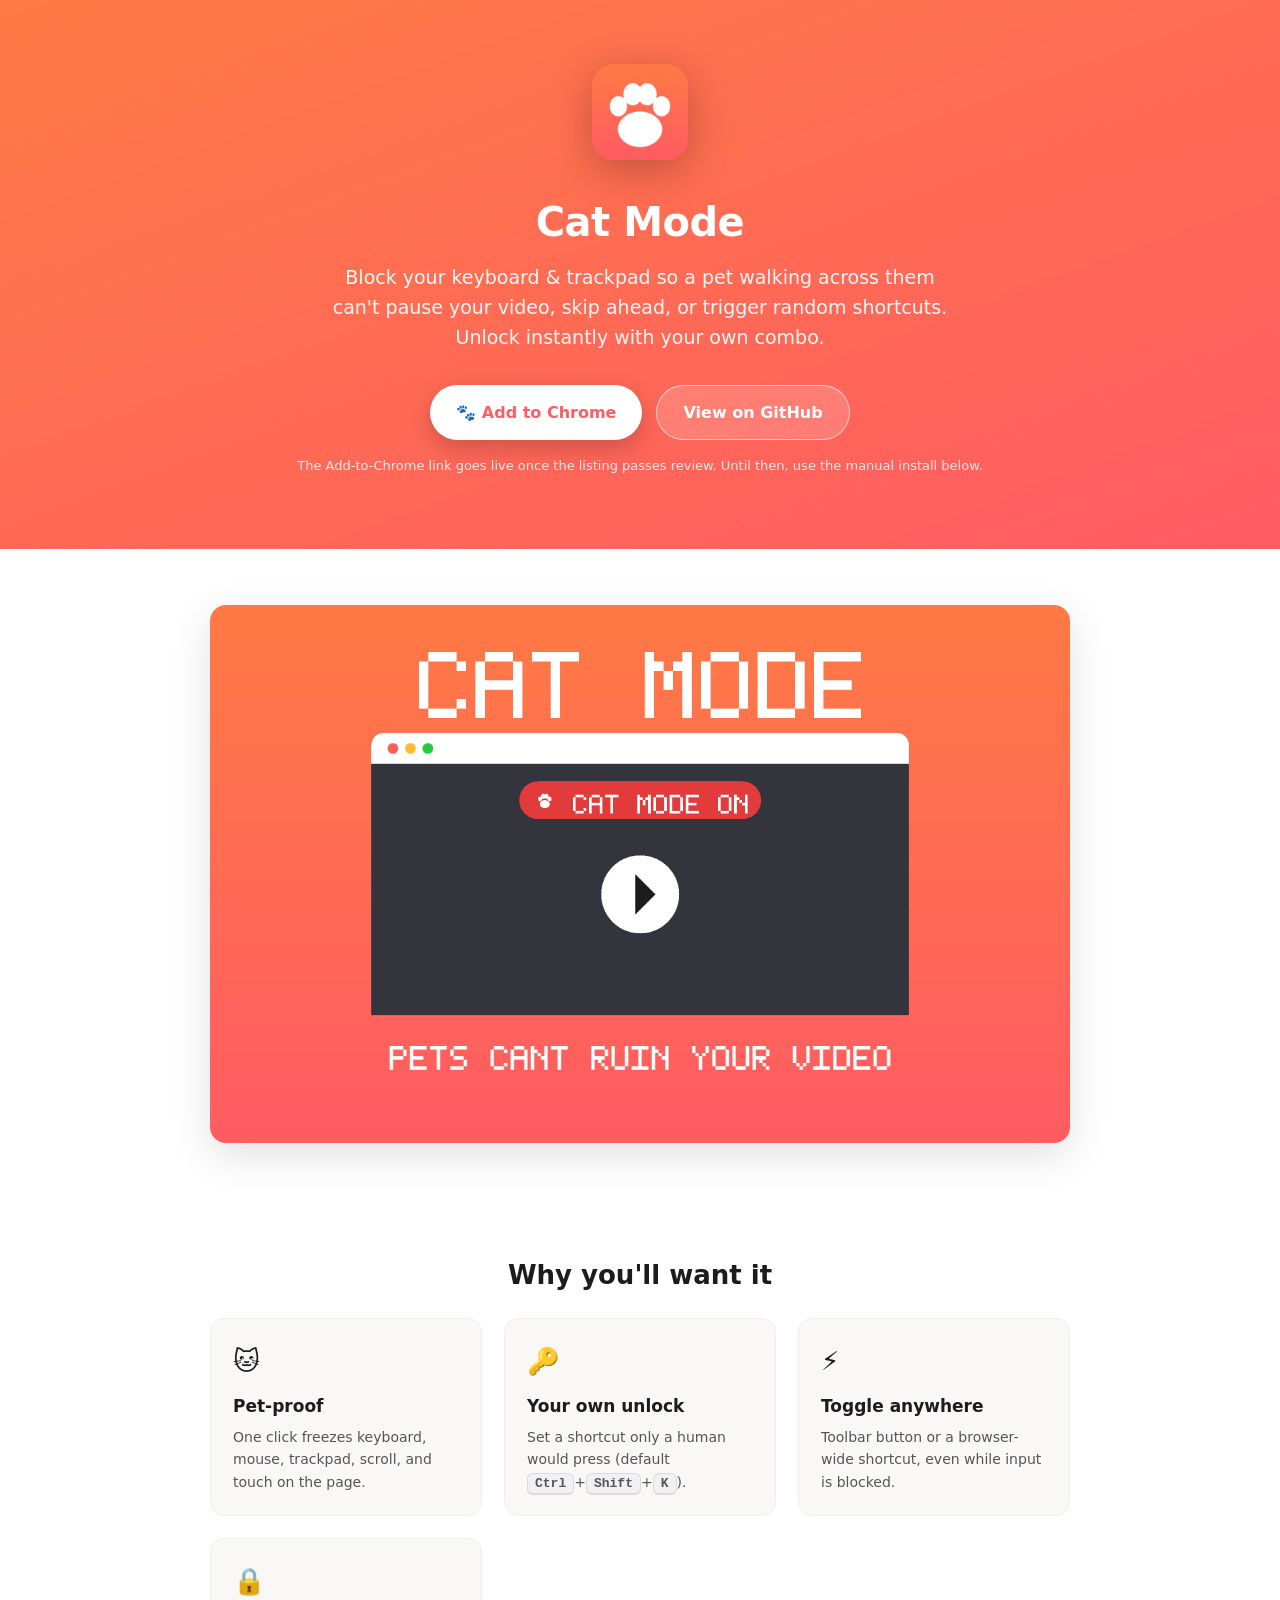
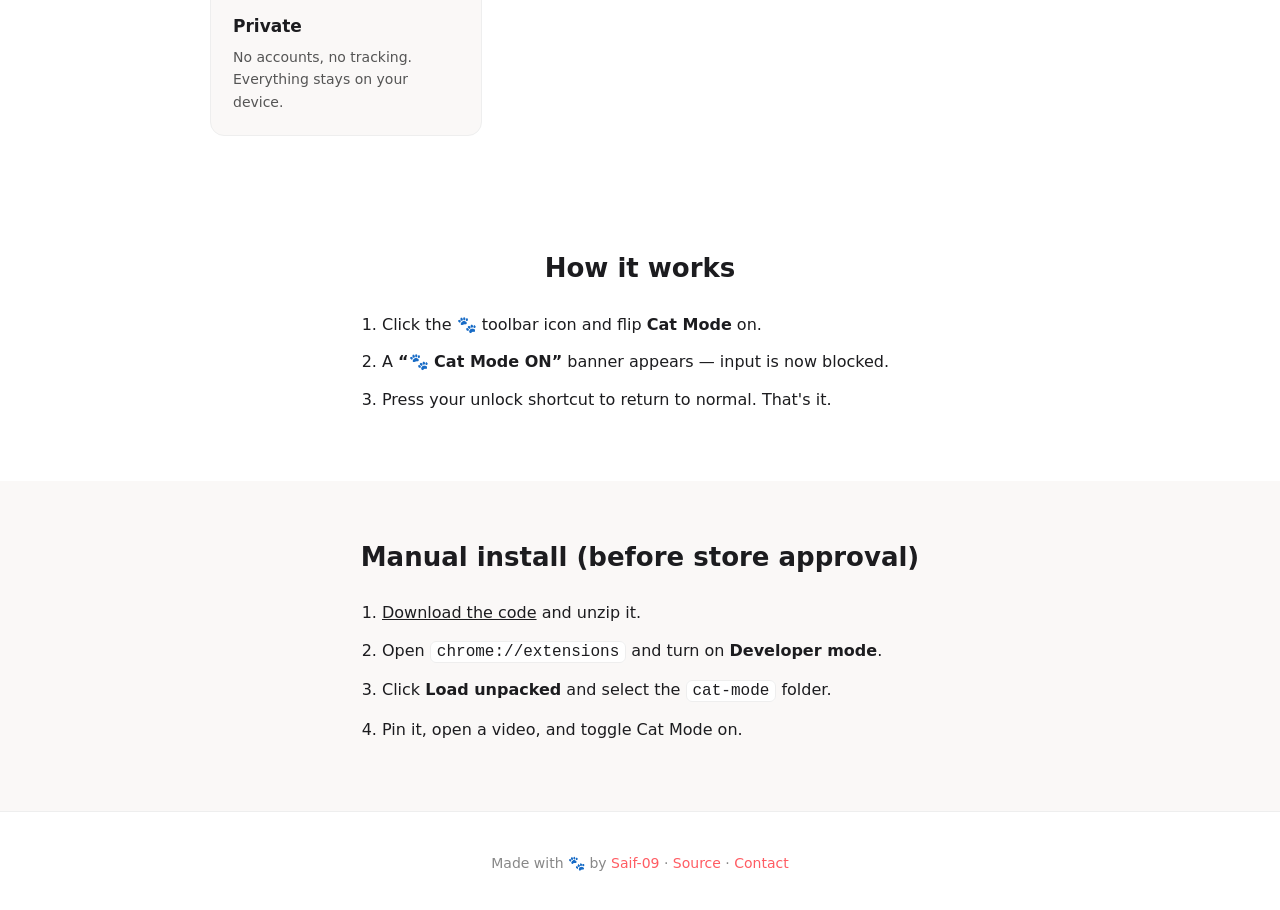
==== docs/index.html @ 43429c3d "Initial commit: Cat Mode — Keyboard Guard Chrome extension MV3 extension that blocks keyboard/trackp" ====
<!DOCTYPE html>
<html lang="en">
<head>
<meta charset="utf-8" />
<meta name="viewport" content="width=device-width, initial-scale=1" />
<title>Cat Mode — Keyboard Guard</title>
<meta name="description" content="A Chrome extension that blocks your keyboard & trackpad so pets walking across them can't disrupt your video or page. Unlock with your own shortcut." />
<meta property="og:title" content="Cat Mode — Keyboard Guard" />
<meta property="og:description" content="Block your keyboard & trackpad so pets can't mess up your video. Unlock with your own shortcut." />
<meta property="og:image" content="screenshot.png" />
<link rel="icon" type="image/png" href="icon128.png" />
<style>
  :root {
    --c1: #ff7a45;
    --c2: #ff5c63;
    --ink: #1c1c1f;
  }
  * { box-sizing: border-box; margin: 0; padding: 0; }
  body {
    font: 16px/1.6 -apple-system, system-ui, "Segoe UI", Roboto, sans-serif;
    color: var(--ink);
    background: #fff;
  }
  a { color: inherit; }
  .hero {
    background: linear-gradient(160deg, var(--c1), var(--c2));
    color: #fff;
    text-align: center;
    padding: 64px 20px 72px;
  }
  .hero img.logo {
    width: 96px; height: 96px;
    border-radius: 22px;
    box-shadow: 0 10px 40px rgba(0,0,0,.25);
  }
  .hero h1 { font-size: 40px; font-weight: 800; margin: 22px 0 8px; letter-spacing: -.5px; }
  .hero p.tag { font-size: 19px; opacity: .95; max-width: 620px; margin: 0 auto 32px; }
  .btns { display: flex; gap: 14px; justify-content: center; flex-wrap: wrap; }
  .btn {
    display: inline-flex; align-items: center; gap: 8px;
    text-decoration: none; font-weight: 700; font-size: 16px;
    padding: 14px 26px; border-radius: 999px; transition: transform .12s ease, box-shadow .12s ease;
  }
  .btn:hover { transform: translateY(-2px); }
  .btn-primary { background: #fff; color: var(--c2); box-shadow: 0 8px 24px rgba(0,0,0,.2); }
  .btn-ghost { background: rgba(255,255,255,.16); color: #fff; border: 1.5px solid rgba(255,255,255,.6); }
  .note { margin-top: 16px; font-size: 13px; opacity: .85; }

  .wrap { max-width: 900px; margin: 0 auto; padding: 0 20px; }
  section { padding: 56px 0; }
  h2 { font-size: 26px; margin-bottom: 22px; text-align: center; }

  .shot { width: 100%; border-radius: 16px; box-shadow: 0 12px 40px rgba(0,0,0,.12); display: block; }

  .features { display: grid; grid-template-columns: repeat(auto-fit, minmax(240px, 1fr)); gap: 22px; }
  .feat { background: #faf8f7; border: 1px solid #eee; border-radius: 14px; padding: 22px; }
  .feat .ico { font-size: 26px; }
  .feat h3 { margin: 10px 0 6px; font-size: 17px; }
  .feat p { font-size: 14px; color: #555; }

  ol.steps { max-width: 560px; margin: 0 auto; padding-left: 22px; }
  ol.steps li { margin-bottom: 12px; }
  kbd {
    font: 600 13px ui-monospace, Menlo, monospace;
    background: #f1f1f4; border: 1px solid #dadadf; border-bottom-width: 2px;
    border-radius: 6px; padding: 2px 7px;
  }

  .manual { background: #faf8f7; }
  .manual code { background: #fff; border: 1px solid #eee; border-radius: 6px; padding: 1px 6px; }

  footer { text-align: center; padding: 40px 20px; color: #888; font-size: 14px; border-top: 1px solid #eee; }
  footer a { color: var(--c2); text-decoration: none; }
</style>
</head>
<body>

<header class="hero">
  <img class="logo" src="icon128.png" alt="Cat Mode logo" />
  <h1>Cat Mode</h1>
  <p class="tag">Block your keyboard &amp; trackpad so a pet walking across them can't pause your video, skip ahead, or trigger random shortcuts. Unlock instantly with your own combo.</p>
  <div class="btns">
    <a class="btn btn-primary" href="https://chromewebstore.google.com/detail/fnccbbhppojahcammnnoadoajhndeion">🐾 Add to Chrome</a>
    <a class="btn btn-ghost" href="https://github.com/Saif-09/cat-mode">View on GitHub</a>
  </div>
  <p class="note">The Add-to-Chrome link goes live once the listing passes review. Until then, use the manual install below.</p>
</header>

<section>
  <div class="wrap">
    <img class="shot" src="screenshot.png" alt="Cat Mode showing the 'Cat Mode ON' banner on a video" />
  </div>
</section>

<section>
  <div class="wrap">
    <h2>Why you'll want it</h2>
    <div class="features">
      <div class="feat"><div class="ico">🐱</div><h3>Pet-proof</h3><p>One click freezes keyboard, mouse, trackpad, scroll, and touch on the page.</p></div>
      <div class="feat"><div class="ico">🔑</div><h3>Your own unlock</h3><p>Set a shortcut only a human would press (default <kbd>Ctrl</kbd>+<kbd>Shift</kbd>+<kbd>K</kbd>).</p></div>
      <div class="feat"><div class="ico">⚡</div><h3>Toggle anywhere</h3><p>Toolbar button or a browser-wide shortcut, even while input is blocked.</p></div>
      <div class="feat"><div class="ico">🔒</div><h3>Private</h3><p>No accounts, no tracking. Everything stays on your device.</p></div>
    </div>
  </div>
</section>

<section>
  <div class="wrap">
    <h2>How it works</h2>
    <ol class="steps">
      <li>Click the 🐾 toolbar icon and flip <strong>Cat Mode</strong> on.</li>
      <li>A <strong>“🐾 Cat Mode ON”</strong> banner appears — input is now blocked.</li>
      <li>Press your unlock shortcut to return to normal. That's it.</li>
    </ol>
  </div>
</section>

<section class="manual">
  <div class="wrap">
    <h2>Manual install (before store approval)</h2>
    <ol class="steps">
      <li><a href="https://github.com/Saif-09/cat-mode/archive/refs/heads/main.zip">Download the code</a> and unzip it.</li>
      <li>Open <code>chrome://extensions</code> and turn on <strong>Developer mode</strong>.</li>
      <li>Click <strong>Load unpacked</strong> and select the <code>cat-mode</code> folder.</li>
      <li>Pin it, open a video, and toggle Cat Mode on.</li>
    </ol>
  </div>
</section>

<footer>
  Made with 🐾 by <a href="https://github.com/Saif-09">Saif-09</a> ·
  <a href="https://github.com/Saif-09/cat-mode">Source</a> ·
  <a href="mailto:saifmd238@gmail.com">Contact</a>
</footer>

</body>
</html>
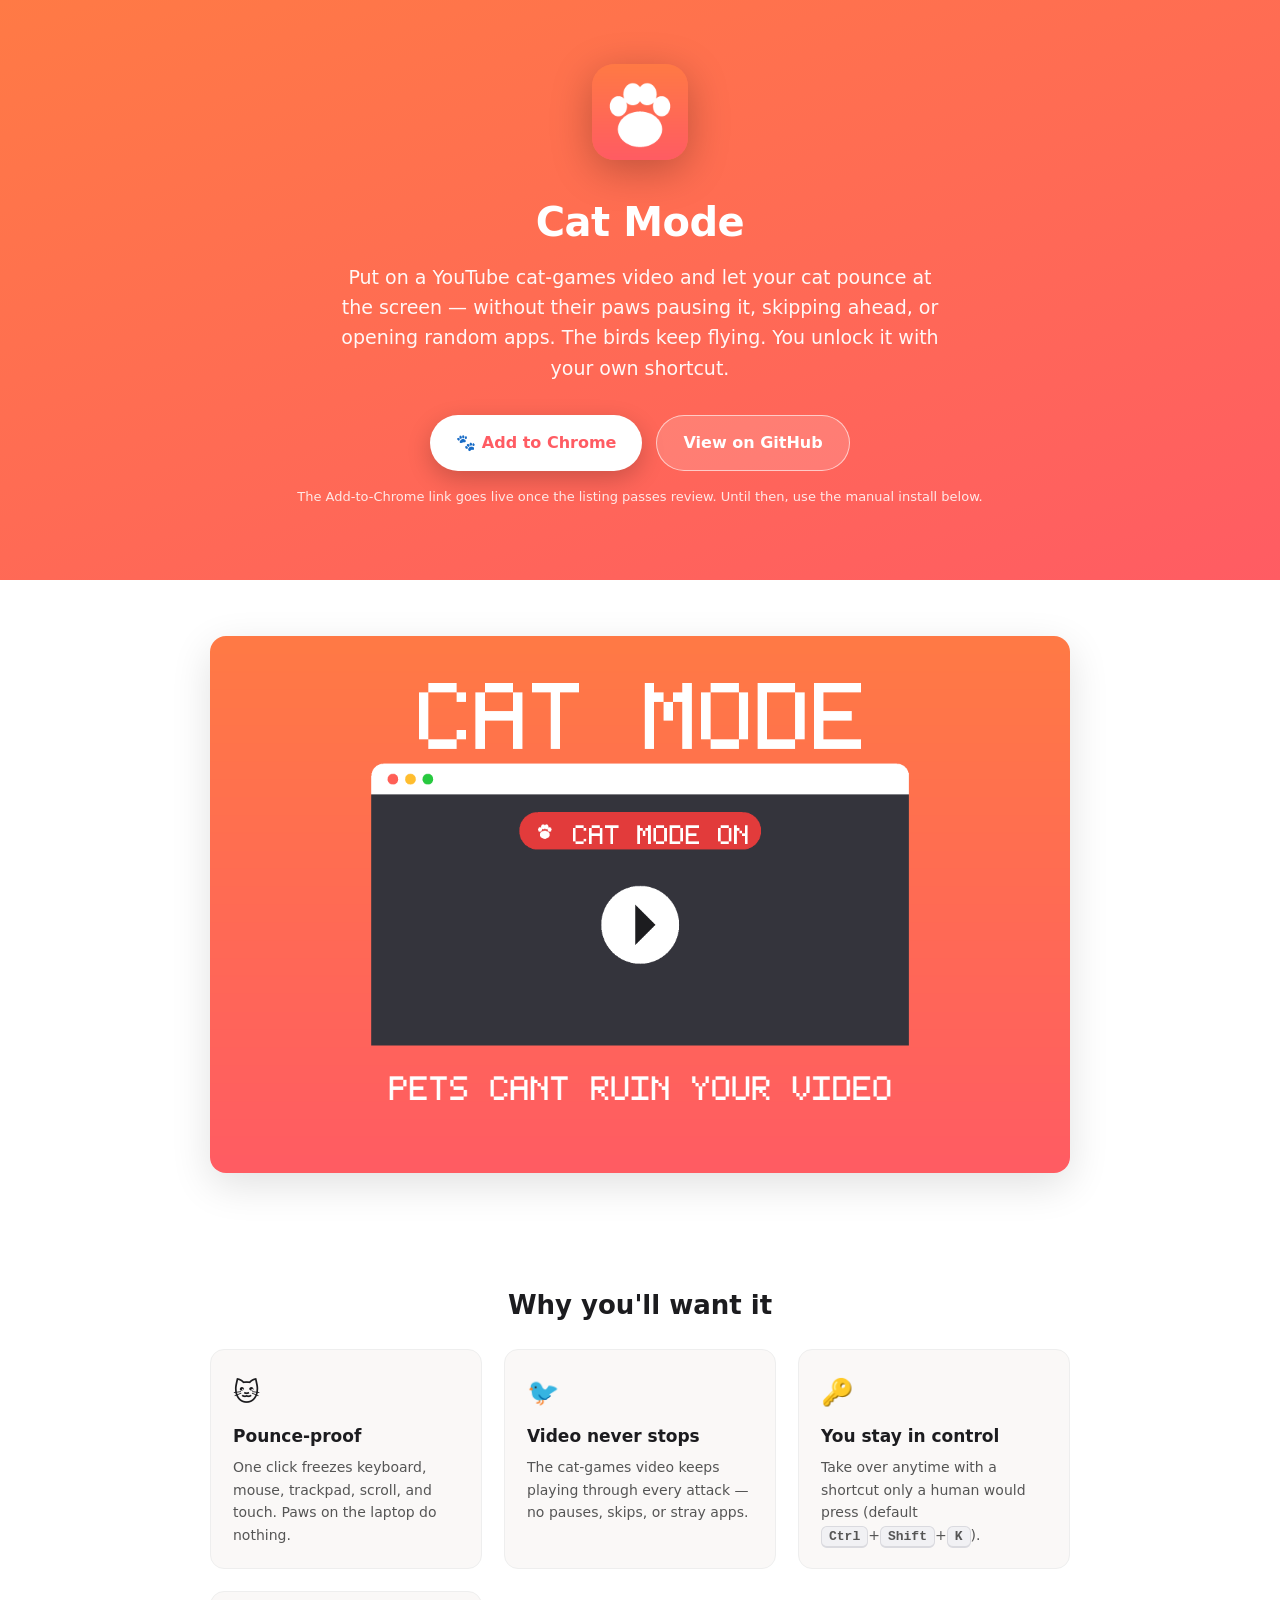
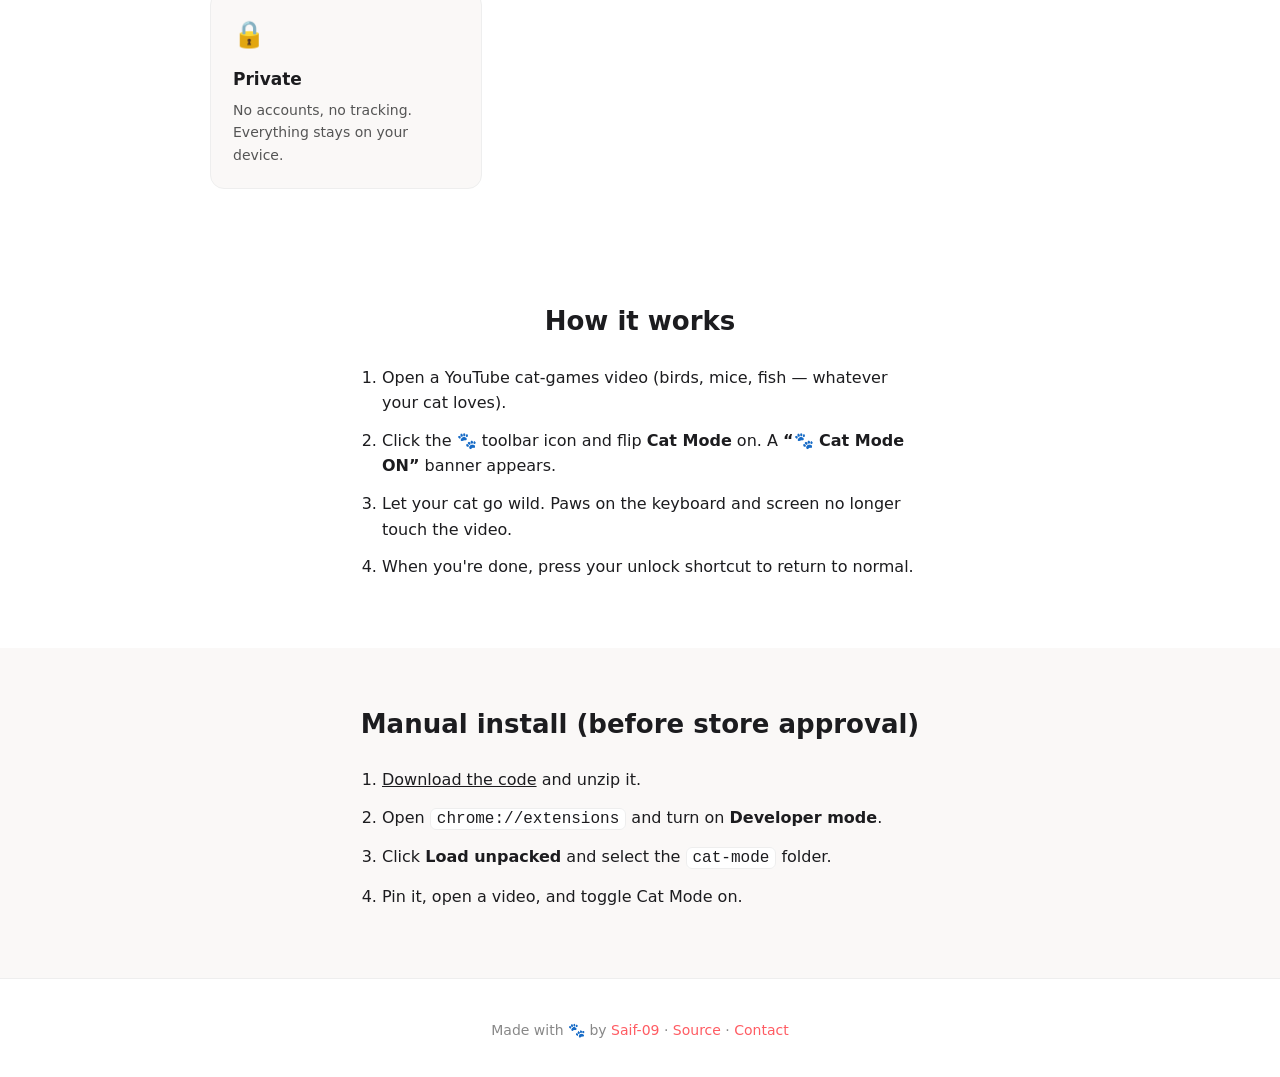
==== commit 45101978: "Reframe landing page around the real use case: cats watching YouTube Lead with the cat-games-video s" ====
--- a/docs/index.html
+++ b/docs/index.html
@@ -4,9 +4,9 @@
 <meta charset="utf-8" />
 <meta name="viewport" content="width=device-width, initial-scale=1" />
 <title>Cat Mode — Keyboard Guard</title>
-<meta name="description" content="A Chrome extension that blocks your keyboard & trackpad so pets walking across them can't disrupt your video or page. Unlock with your own shortcut." />
-<meta property="og:title" content="Cat Mode — Keyboard Guard" />
-<meta property="og:description" content="Block your keyboard & trackpad so pets can't mess up your video. Unlock with your own shortcut." />
+<meta name="description" content="A Chrome extension that lets your cat watch and pounce at YouTube cat videos without their paws pausing, skipping, or breaking the video. Unlock with your own shortcut." />
+<meta property="og:title" content="Cat Mode — let your cat watch YouTube in peace" />
+<meta property="og:description" content="Your cat pounces at the screen and breaks the video. Cat Mode blocks their paws so the birds keep flying." />
 <meta property="og:image" content="screenshot.png" />
 <link rel="icon" type="image/png" href="icon128.png" />
 <style>
@@ -78,7 +78,7 @@
 <header class="hero">
   <img class="logo" src="icon128.png" alt="Cat Mode logo" />
   <h1>Cat Mode</h1>
-  <p class="tag">Block your keyboard &amp; trackpad so a pet walking across them can't pause your video, skip ahead, or trigger random shortcuts. Unlock instantly with your own combo.</p>
+  <p class="tag">Put on a YouTube cat-games video and let your cat pounce at the screen — without their paws pausing it, skipping ahead, or opening random apps. The birds keep flying. You unlock it with your own shortcut.</p>
   <div class="btns">
     <a class="btn btn-primary" href="https://chromewebstore.google.com/detail/fnccbbhppojahcammnnoadoajhndeion">🐾 Add to Chrome</a>
     <a class="btn btn-ghost" href="https://github.com/Saif-09/cat-mode">View on GitHub</a>
@@ -96,9 +96,9 @@
   <div class="wrap">
     <h2>Why you'll want it</h2>
     <div class="features">
-      <div class="feat"><div class="ico">🐱</div><h3>Pet-proof</h3><p>One click freezes keyboard, mouse, trackpad, scroll, and touch on the page.</p></div>
-      <div class="feat"><div class="ico">🔑</div><h3>Your own unlock</h3><p>Set a shortcut only a human would press (default <kbd>Ctrl</kbd>+<kbd>Shift</kbd>+<kbd>K</kbd>).</p></div>
-      <div class="feat"><div class="ico">⚡</div><h3>Toggle anywhere</h3><p>Toolbar button or a browser-wide shortcut, even while input is blocked.</p></div>
+      <div class="feat"><div class="ico">🐱</div><h3>Pounce-proof</h3><p>One click freezes keyboard, mouse, trackpad, scroll, and touch. Paws on the laptop do nothing.</p></div>
+      <div class="feat"><div class="ico">🐦</div><h3>Video never stops</h3><p>The cat-games video keeps playing through every attack — no pauses, skips, or stray apps.</p></div>
+      <div class="feat"><div class="ico">🔑</div><h3>You stay in control</h3><p>Take over anytime with a shortcut only a human would press (default <kbd>Ctrl</kbd>+<kbd>Shift</kbd>+<kbd>K</kbd>).</p></div>
       <div class="feat"><div class="ico">🔒</div><h3>Private</h3><p>No accounts, no tracking. Everything stays on your device.</p></div>
     </div>
   </div>
@@ -108,9 +108,10 @@
   <div class="wrap">
     <h2>How it works</h2>
     <ol class="steps">
-      <li>Click the 🐾 toolbar icon and flip <strong>Cat Mode</strong> on.</li>
-      <li>A <strong>“🐾 Cat Mode ON”</strong> banner appears — input is now blocked.</li>
-      <li>Press your unlock shortcut to return to normal. That's it.</li>
+      <li>Open a YouTube cat-games video (birds, mice, fish — whatever your cat loves).</li>
+      <li>Click the 🐾 toolbar icon and flip <strong>Cat Mode</strong> on. A <strong>“🐾 Cat Mode ON”</strong> banner appears.</li>
+      <li>Let your cat go wild. Paws on the keyboard and screen no longer touch the video.</li>
+      <li>When you're done, press your unlock shortcut to return to normal.</li>
     </ol>
   </div>
 </section>
